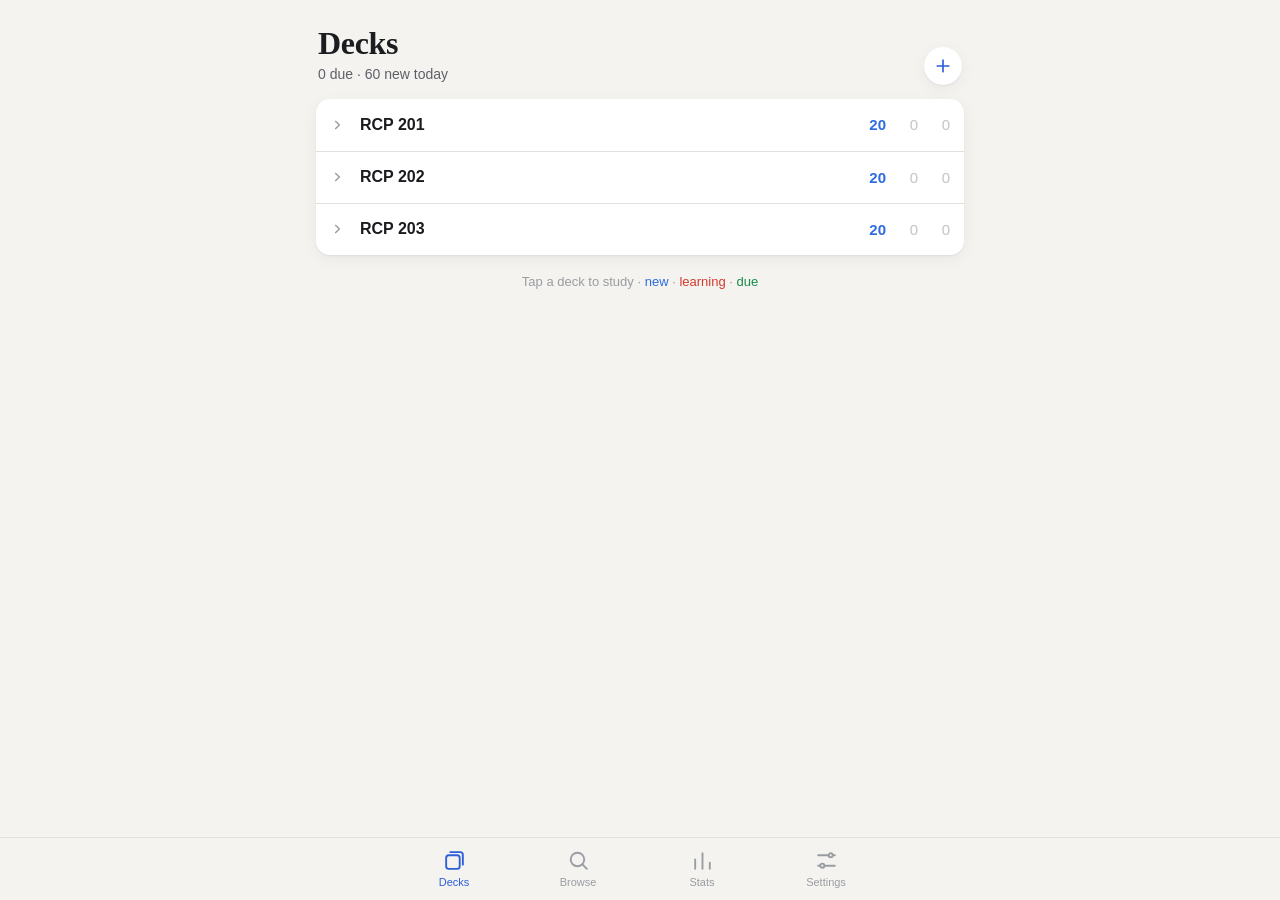
==== index.html @ a303c9dd "Recall: offline Anki-style flashcard PWA SM-2 scheduler, deck tree with Anki-style limits, study/und" ====
<!doctype html>
<html lang="en">
<head>
  <meta charset="utf-8">
  <meta name="viewport" content="width=device-width, initial-scale=1, viewport-fit=cover">
  <title>Recall</title>
  <meta name="description" content="Spaced-repetition flashcards, Anki-style, offline on your phone.">
  <meta name="theme-color" content="#f4f3ef" media="(prefers-color-scheme: light)">
  <meta name="theme-color" content="#16171a" media="(prefers-color-scheme: dark)">
  <meta name="apple-mobile-web-app-capable" content="yes">
  <meta name="mobile-web-app-capable" content="yes">
  <meta name="apple-mobile-web-app-status-bar-style" content="default">
  <meta name="apple-mobile-web-app-title" content="Recall">
  <link rel="manifest" href="manifest.webmanifest">
  <link rel="icon" href="icons/icon.svg" type="image/svg+xml">
  <link rel="apple-touch-icon" href="icons/icon-180.png">
  <link rel="stylesheet" href="styles.css">
</head>
<body>
  <div id="app">
    <main id="view" aria-live="polite"></main>
    <nav id="tabs" aria-label="Sections">
      <button data-tab="decks" aria-label="Decks">
        <svg viewBox="0 0 24 24" aria-hidden="true"><rect x="4" y="7" width="13" height="13" rx="2.5"/><path d="M8 4h9.5A2.5 2.5 0 0 1 20 6.5V16"/></svg>
        <span>Decks</span>
      </button>
      <button data-tab="browse" aria-label="Browse">
        <svg viewBox="0 0 24 24" aria-hidden="true"><circle cx="11" cy="11" r="6.5"/><path d="m16 16 4 4"/></svg>
        <span>Browse</span>
      </button>
      <button data-tab="stats" aria-label="Stats">
        <svg viewBox="0 0 24 24" aria-hidden="true"><path d="M5 20V11M12 20V5M19 20v-6"/></svg>
        <span>Stats</span>
      </button>
      <button data-tab="settings" aria-label="Settings">
        <svg viewBox="0 0 24 24" aria-hidden="true"><path d="M4 7h10M18 7h2M4 17h2M10 17h10"/><circle cx="16" cy="7" r="2"/><circle cx="8" cy="17" r="2"/></svg>
        <span>Settings</span>
      </button>
    </nav>
  </div>
  <div id="sheet-root"></div>
  <div id="toast" role="status"></div>

  <script src="sched.js"></script>
  <script src="col.js"></script>
  <script src="store.js"></script>
  <script src="importer.js"></script>
  <script src="app.js"></script>
</body>
</html>
---- styles.css ----
:root {
  --bg: #f4f3ef;
  --surface: #ffffff;
  --surface-2: #ecebe6;
  --ink: #1b1c1f;
  --ink-2: #5d6068;
  --ink-3: #9a9ca3;
  --line: #e2e0da;
  --accent: #2c5fd9;
  --accent-ink: #ffffff;
  --new: #2c6be0;
  --learn: #d2392f;
  --due: #178a4a;
  --again: #c8372d;
  --hard: #6b6f78;
  --good: #178a4a;
  --easy: #2c6be0;
  --cloze: #2c6be0;
  --shadow: 0 1px 2px rgb(20 20 30 / 6%), 0 4px 16px rgb(20 20 30 / 5%);
  --radius: 14px;
  --serif: ui-serif, "New York", "Iowan Old Style", Georgia, serif;
  --sans: -apple-system, BlinkMacSystemFont, "SF Pro Text", "Segoe UI", Roboto, Helvetica, Arial, sans-serif;
  --safe-t: env(safe-area-inset-top, 0px);
  --safe-b: env(safe-area-inset-bottom, 0px);
  color-scheme: light;
}

@media (prefers-color-scheme: dark) {
  :root:not([data-theme="light"]) {
    --bg: #16171a;
    --surface: #212226;
    --surface-2: #2a2b30;
    --ink: #ececef;
    --ink-2: #a4a6ad;
    --ink-3: #6f727a;
    --line: #313238;
    --accent: #6f98ff;
    --accent-ink: #0d1020;
    --new: #6fa0ff;
    --learn: #ff7a70;
    --due: #4cc98a;
    --again: #ff7a70;
    --hard: #a4a6ad;
    --good: #4cc98a;
    --easy: #6fa0ff;
    --cloze: #8fb3ff;
    --shadow: 0 1px 2px rgb(0 0 0 / 30%);
    color-scheme: dark;
  }
}
:root[data-theme="dark"] {
  --bg: #16171a;
  --surface: #212226;
  --surface-2: #2a2b30;
  --ink: #ececef;
  --ink-2: #a4a6ad;
  --ink-3: #6f727a;
  --line: #313238;
  --accent: #6f98ff;
  --accent-ink: #0d1020;
  --new: #6fa0ff;
  --learn: #ff7a70;
  --due: #4cc98a;
  --again: #ff7a70;
  --hard: #a4a6ad;
  --good: #4cc98a;
  --easy: #6fa0ff;
  --cloze: #8fb3ff;
  --shadow: 0 1px 2px rgb(0 0 0 / 30%);
  color-scheme: dark;
}

* { box-sizing: border-box; }
html, body { margin: 0; height: 100%; }
body {
  background: var(--bg);
  color: var(--ink);
  font: 16px/1.4 var(--sans);
  -webkit-font-smoothing: antialiased;
  -webkit-tap-highlight-color: transparent;
  overscroll-behavior-y: none;
}
button, input, select, textarea { font: inherit; color: inherit; }
button { cursor: pointer; border: 0; background: none; padding: 0; }
button:disabled { opacity: .45; cursor: default; }
:focus-visible { outline: 2px solid var(--accent); outline-offset: 2px; }

#app { min-height: 100%; display: flex; flex-direction: column; }
#view {
  flex: 1;
  width: 100%;
  max-width: 680px;
  margin: 0 auto;
  padding: calc(var(--safe-t) + 8px) 16px calc(var(--safe-b) + 88px);
}

/* ---------- tab bar ---------- */
#tabs {
  position: fixed; inset: auto 0 0 0; z-index: 10;
  display: flex; justify-content: center; gap: 4px;
  padding: 6px 8px calc(var(--safe-b) + 6px);
  background: color-mix(in srgb, var(--bg) 82%, transparent);
  backdrop-filter: saturate(1.6) blur(18px);
  -webkit-backdrop-filter: saturate(1.6) blur(18px);
  border-top: 1px solid var(--line);
}
#tabs button {
  flex: 1; max-width: 120px;
  display: flex; flex-direction: column; align-items: center; gap: 2px;
  padding: 4px 0; font-size: 11px; font-weight: 500; color: var(--ink-3);
}
#tabs svg { width: 25px; height: 25px; fill: none; stroke: currentColor; stroke-width: 1.8; stroke-linecap: round; stroke-linejoin: round; }
#tabs button[aria-current="page"] { color: var(--accent); }
body.studying #tabs { display: none; }
body.studying #view { padding-bottom: 0; }

/* ---------- headers ---------- */
.head { display: flex; align-items: flex-end; justify-content: space-between; gap: 12px; padding: 18px 2px 14px; }
.head h1 { font: 700 32px/1.1 var(--serif); letter-spacing: -.01em; margin: 0; }
.head .sub { color: var(--ink-2); font-size: 14px; margin-top: 4px; }
.icon-btn {
  width: 38px; height: 38px; border-radius: 50%;
  display: inline-grid; place-items: center; color: var(--accent);
  background: var(--surface); box-shadow: var(--shadow);
}
.icon-btn svg { width: 20px; height: 20px; fill: none; stroke: currentColor; stroke-width: 2; stroke-linecap: round; stroke-linejoin: round; }
.bar { display: flex; align-items: center; gap: 8px; padding: 8px 0; }
.bar .grow { flex: 1; }
.back { color: var(--accent); font-weight: 500; display: inline-flex; align-items: center; gap: 2px; padding: 8px 4px; }
.back svg { width: 20px; height: 20px; fill: none; stroke: currentColor; stroke-width: 2.2; }

/* ---------- grouped lists ---------- */
.group { background: var(--surface); border-radius: var(--radius); box-shadow: var(--shadow); overflow: hidden; margin-bottom: 18px; }
.group-title { font-size: 13px; font-weight: 600; letter-spacing: .04em; text-transform: uppercase; color: var(--ink-3); margin: 22px 4px 8px; }
.row {
  display: flex; align-items: center; gap: 10px; width: 100%; text-align: left;
  min-height: 52px; padding: 10px 14px; border-top: 1px solid var(--line);
}
.row:first-child { border-top: 0; }
.row:active { background: var(--surface-2); }
.row .label { flex: 1; min-width: 0; }
.row .label .t { overflow: hidden; text-overflow: ellipsis; display: -webkit-box; -webkit-line-clamp: 2; -webkit-box-orient: vertical; }
.row .label .s { color: var(--ink-3); font-size: 13px; margin-top: 2px; white-space: nowrap; overflow: hidden; text-overflow: ellipsis; }
.row .chev { width: 16px; height: 16px; color: var(--ink-3); fill: none; stroke: currentColor; stroke-width: 2.2; flex: none; }
.row .val { color: var(--ink-2); }

/* deck tree */
.deck { padding-left: calc(14px + var(--depth, 0) * 18px); }
.deck .twisty { width: 26px; height: 26px; margin: -4px 0 -4px -6px; display: grid; place-items: center; color: var(--ink-3); flex: none; }
.deck .twisty svg { width: 14px; height: 14px; fill: none; stroke: currentColor; stroke-width: 2.4; transition: transform .15s; }
.deck .twisty[aria-expanded="true"] svg { transform: rotate(90deg); }
.deck .twisty.none { visibility: hidden; }
.deck.top .t { font-weight: 600; }
.counts { display: flex; gap: 10px; font-variant-numeric: tabular-nums; font-size: 15px; font-weight: 600; flex: none; }
.counts span { min-width: 22px; text-align: right; }
.counts .n { color: var(--new); }
.counts .l { color: var(--learn); }
.counts .r { color: var(--due); }
.counts .z { color: var(--ink-3); font-weight: 400; opacity: .6; }

/* ---------- overview ---------- */
.overview { text-align: center; padding: 8px 0 12px; }
.overview h2 { font: 700 26px/1.2 var(--serif); margin: 6px 0 4px; }
.overview .path { color: var(--ink-3); font-size: 14px; }
.big-counts { display: grid; grid-template-columns: repeat(3, 1fr); gap: 10px; margin: 26px 0; }
.big-counts div { background: var(--surface); border-radius: var(--radius); box-shadow: var(--shadow); padding: 16px 8px 14px; }
.big-counts b { display: block; font-size: 34px; line-height: 1; font-variant-numeric: tabular-nums; }
.big-counts small { display: block; margin-top: 6px; color: var(--ink-2); font-size: 13px; }
.big-counts .n b { color: var(--new); } .big-counts .l b { color: var(--learn); } .big-counts .r b { color: var(--due); }
.btn {
  display: flex; align-items: center; justify-content: center; gap: 8px; width: 100%;
  min-height: 52px; border-radius: var(--radius); font-weight: 600; font-size: 17px;
  background: var(--accent); color: var(--accent-ink);
}
.btn.secondary { background: var(--surface); color: var(--accent); box-shadow: var(--shadow); }
.btn.danger { background: var(--surface); color: var(--again); box-shadow: var(--shadow); }
.btn + .btn { margin-top: 10px; }
.done { padding: 30px 10px; color: var(--ink-2); }
.done .mark { font: 700 22px/1.3 var(--serif); color: var(--ink); margin-bottom: 6px; }
.muted { color: var(--ink-2); }
.small { font-size: 13px; color: var(--ink-3); }
.center { text-align: center; }

/* ---------- study ---------- */
.study { display: flex; flex-direction: column; height: 100dvh; margin: calc(-8px - var(--safe-t)) -16px 0; }
.study-top {
  display: flex; align-items: center; gap: 6px; flex: none;
  padding: calc(var(--safe-t) + 6px) 10px 6px;
}
.study-top .counts { flex: 1; justify-content: center; font-size: 16px; }
.study-top .counts span { min-width: 0; padding-bottom: 2px; border-bottom: 2px solid transparent; }
.study-top .counts .cur { border-bottom-color: currentColor; }
.tbtn { width: 42px; height: 42px; display: grid; place-items: center; border-radius: 50%; color: var(--ink-2); flex: none; }
.tbtn:active { background: var(--surface-2); }
.tbtn svg { width: 22px; height: 22px; fill: none; stroke: currentColor; stroke-width: 2; stroke-linecap: round; stroke-linejoin: round; }
.progress { height: 3px; background: var(--line); flex: none; }
.progress i { display: block; height: 100%; background: var(--accent); transition: width .25s; }
.stage { flex: 1; overflow-y: auto; -webkit-overflow-scrolling: touch; padding: 22px 18px 28px; }
.deckname { text-align: center; color: var(--ink-3); font-size: 12px; letter-spacing: .03em; margin-bottom: 14px; }
.card {
  font-size: var(--card-size, 21px); line-height: 1.5; text-align: center;
  max-width: 620px; margin: 0 auto; overflow-wrap: anywhere;
}
.card hr#answer, .card hr { border: 0; border-top: 1px solid var(--line); margin: 22px 0; }
.card img { max-width: 100%; height: auto; }
.card table { border-collapse: collapse; margin: 10px auto; font-size: .85em; }
.card td, .card th { border: 1px solid var(--line); padding: 4px 8px; }
.card ul, .card ol { text-align: left; display: inline-block; margin: 6px 0; }
.card .cloze { font-weight: 700; color: var(--cloze); }
.card details.hint summary { color: var(--accent); cursor: pointer; }
.answers {
  flex: none; padding: 10px 12px calc(var(--safe-b) + 12px);
  background: var(--bg); border-top: 1px solid var(--line);
}
.answers .grid { display: grid; grid-template-columns: repeat(4, 1fr); gap: 8px; }
.ans {
  display: flex; flex-direction: column; align-items: center; justify-content: center; gap: 1px;
  min-height: 60px; border-radius: 12px; background: var(--surface); box-shadow: var(--shadow);
  font-weight: 600; font-size: 16px;
}
.ans small { font-size: 12px; font-weight: 500; color: var(--ink-3); font-variant-numeric: tabular-nums; }
.ans.b1 { color: var(--again); } .ans.b2 { color: var(--hard); } .ans.b3 { color: var(--good); } .ans.b4 { color: var(--easy); }
.ans:active { transform: scale(.97); }
.reveal { min-height: 60px; }
.wait { text-align: center; padding: 60px 20px; }
.wait b { display: block; font: 700 40px/1 var(--serif); margin: 14px 0; font-variant-numeric: tabular-nums; }
.flash { animation: flash .35s ease-out; }
@keyframes flash { from { opacity: .35; transform: translateY(6px); } to { opacity: 1; transform: none; } }

/* ---------- browse ---------- */
.search {
  position: sticky; top: 0; z-index: 5; padding: 8px 0 10px;
  background: var(--bg);
}
.search input {
  width: 100%; height: 42px; padding: 0 14px 0 38px; border-radius: 12px;
  border: 1px solid var(--line); background: var(--surface) url("data:image/svg+xml,%3Csvg xmlns='http://www.w3.org/2000/svg' viewBox='0 0 24 24' fill='none' stroke='%239a9ca3' stroke-width='2.2' stroke-linecap='round'%3E%3Ccircle cx='11' cy='11' r='6.5'/%3E%3Cpath d='m16 16 4 4'/%3E%3C/svg%3E") 12px 50%/18px no-repeat;
  font-size: 16px;
}
.chips { display: flex; gap: 6px; overflow-x: auto; padding: 8px 0 0; scrollbar-width: none; }
.chips button { flex: none; padding: 6px 12px; border-radius: 99px; background: var(--surface); box-shadow: var(--shadow); font-size: 13px; color: var(--ink-2); }
.chips button[aria-pressed="true"] { background: var(--accent); color: var(--accent-ink); }
.pill { display: inline-block; font-size: 11px; font-weight: 600; padding: 1px 7px; border-radius: 99px; background: var(--surface-2); color: var(--ink-2); margin-right: 4px; }
.pill.n { color: var(--new); } .pill.l { color: var(--learn); } .pill.r { color: var(--due); } .pill.s { color: var(--hard); }

/* ---------- stats ---------- */
.tiles { display: grid; grid-template-columns: repeat(2, 1fr); gap: 10px; }
.tile { background: var(--surface); border-radius: var(--radius); box-shadow: var(--shadow); padding: 14px; }
.tile b { display: block; font: 700 28px/1.1 var(--serif); font-variant-numeric: tabular-nums; }
.tile small { color: var(--ink-2); font-size: 13px; }
.chart { background: var(--surface); border-radius: var(--radius); box-shadow: var(--shadow); padding: 14px 14px 10px; }
.bars { display: flex; align-items: flex-end; gap: 3px; height: 120px; }
.bars div { flex: 1; background: var(--due); border-radius: 3px 3px 0 0; min-height: 1px; opacity: .85; }
.bars div.zero { background: var(--line); }
.axis { display: flex; justify-content: space-between; color: var(--ink-3); font-size: 11px; margin-top: 6px; }
.stack { display: flex; height: 12px; border-radius: 99px; overflow: hidden; background: var(--line); margin: 6px 0 12px; }
.legend { display: grid; grid-template-columns: 1fr 1fr; gap: 6px 14px; font-size: 14px; }
.legend span { display: flex; align-items: center; gap: 8px; }
.legend i { width: 10px; height: 10px; border-radius: 3px; flex: none; }
.legend em { margin-left: auto; font-style: normal; color: var(--ink-2); font-variant-numeric: tabular-nums; }

/* ---------- forms / settings ---------- */
.field { display: flex; align-items: center; gap: 12px; padding: 10px 14px; min-height: 52px; border-top: 1px solid var(--line); }
.field:first-child { border-top: 0; }
.field label { flex: 1; }
.field label small { display: block; color: var(--ink-3); font-size: 12px; }
.field input[type="number"], .field input[type="text"], .field select {
  width: 110px; height: 36px; padding: 0 10px; text-align: right; border-radius: 9px;
  border: 1px solid var(--line); background: var(--surface-2); font-size: 16px;
}
.field select { text-align-last: right; }
.seg { display: inline-flex; background: var(--surface-2); border-radius: 9px; padding: 2px; }
.seg button { padding: 6px 10px; border-radius: 7px; font-size: 14px; color: var(--ink-2); }
.seg button[aria-pressed="true"] { background: var(--surface); color: var(--ink); box-shadow: var(--shadow); }

/* ---------- sheet (modal) ---------- */
.scrim { position: fixed; inset: 0; z-index: 50; background: rgb(0 0 0 / 35%); display: flex; align-items: flex-end; justify-content: center; animation: fade .15s; }
.sheet {
  width: 100%; max-width: 680px; max-height: 92dvh; overflow-y: auto;
  background: var(--bg); border-radius: 18px 18px 0 0;
  padding: 8px 16px calc(var(--safe-b) + 16px);
  animation: up .22s cubic-bezier(.2, .8, .2, 1);
}
.sheet .grab { width: 38px; height: 5px; border-radius: 3px; background: var(--line); margin: 2px auto 10px; }
.sheet h3 { font: 700 20px/1.2 var(--serif); margin: 4px 0 14px; }
.sheet .actions .row { justify-content: center; font-weight: 500; color: var(--accent); }
.sheet .actions .row.danger { color: var(--again); }
.editor-label { font-size: 13px; font-weight: 600; color: var(--ink-3); margin: 14px 2px 6px; text-transform: uppercase; letter-spacing: .04em; }
.editable {
  min-height: 84px; padding: 12px 14px; border-radius: 12px; background: var(--surface);
  border: 1px solid var(--line); font-size: 17px; line-height: 1.45; outline: none; overflow-wrap: anywhere;
}
.editable:focus { border-color: var(--accent); }
.text-input { width: 100%; height: 44px; padding: 0 12px; border-radius: 12px; border: 1px solid var(--line); background: var(--surface); font-size: 16px; }
@keyframes up { from { transform: translateY(40px); opacity: .6; } }
@keyframes fade { from { opacity: 0; } }

#toast {
  position: fixed; left: 50%; bottom: calc(var(--safe-b) + 96px); z-index: 60;
  transform: translate(-50%, 20px); opacity: 0; pointer-events: none;
  background: var(--ink); color: var(--bg); padding: 10px 16px; border-radius: 12px;
  font-size: 14px; max-width: calc(100% - 32px); transition: .2s;
}
#toast.show { opacity: 1; transform: translate(-50%, 0); }

@media (min-width: 700px) {
  .card { --card-size: 23px; }
}
@media (prefers-reduced-motion: reduce) {
  *, *::before, *::after { animation: none !important; transition: none !important; }
}
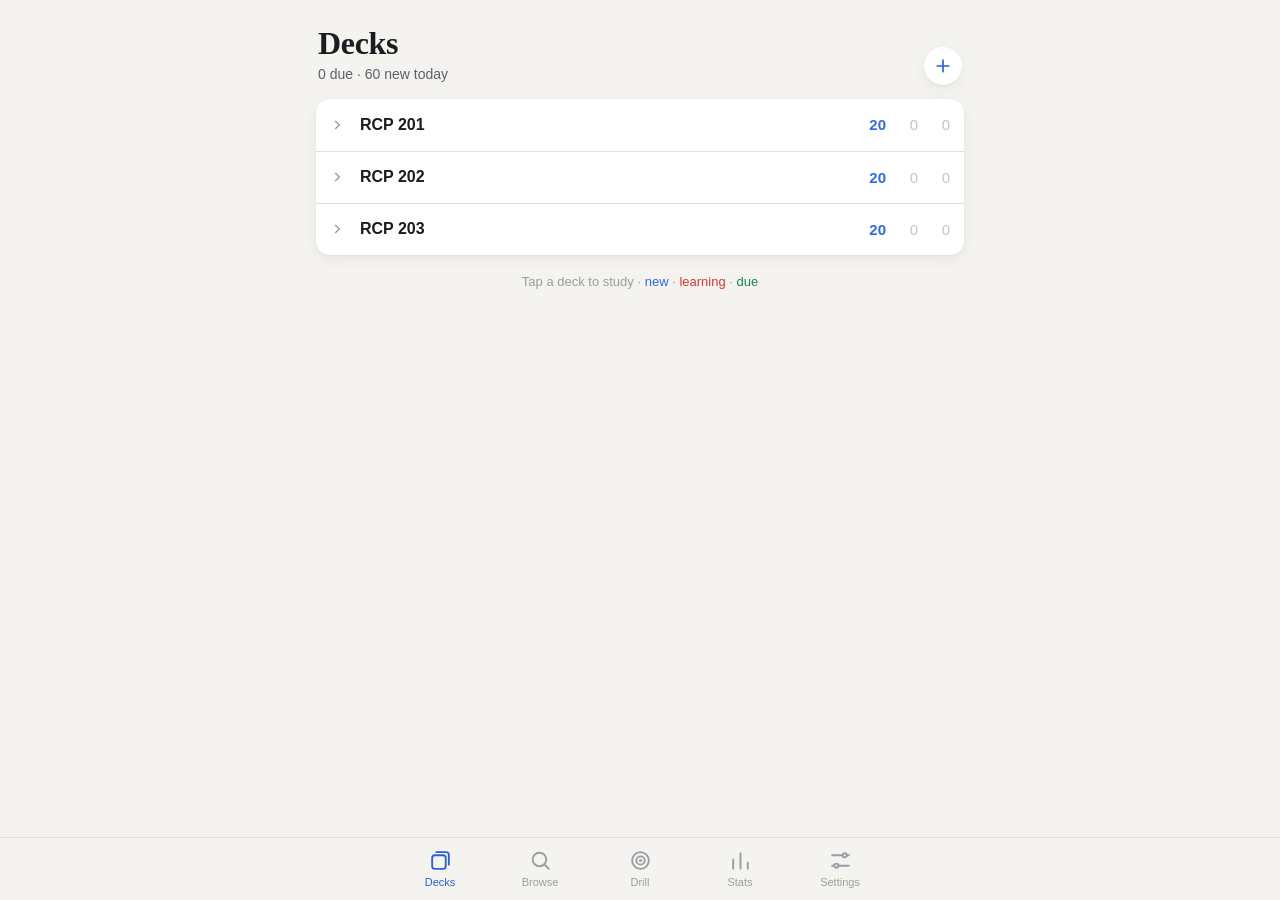
==== commit 85145538: "Add Drill tab: RCP 202 and 203 midterm multiple-choice banks 508 + 644 questions copied verbatim fro" ====
--- a/index.html
+++ b/index.html
@@ -28,6 +28,10 @@
         <svg viewBox="0 0 24 24" aria-hidden="true"><circle cx="11" cy="11" r="6.5"/><path d="m16 16 4 4"/></svg>
         <span>Browse</span>
       </button>
+      <button data-tab="drill" aria-label="Drill">
+        <svg viewBox="0 0 24 24" aria-hidden="true"><circle cx="12" cy="12" r="8"/><circle cx="12" cy="12" r="4"/><circle cx="12" cy="12" r=".6"/></svg>
+        <span>Drill</span>
+      </button>
       <button data-tab="stats" aria-label="Stats">
         <svg viewBox="0 0 24 24" aria-hidden="true"><path d="M5 20V11M12 20V5M19 20v-6"/></svg>
         <span>Stats</span>
--- a/styles.css
+++ b/styles.css
@@ -303,6 +303,64 @@
 }
 #toast.show { opacity: 1; transform: translate(-50%, 0); }
 
+/* ---------- drill ---------- */
+#tabs button { max-width: 96px; }
+.drill-row .t { font-weight: 600; }
+.drill-row.mix { background: var(--ink); color: var(--bg); }
+.drill-row.mix .s, .drill-row.mix .chev { color: color-mix(in srgb, var(--bg) 70%, transparent); }
+.drill-row.sub { padding-left: 30px; }
+.drill-row.sub .t { font-weight: 500; font-size: 15px; }
+.drill-row .s { white-space: normal; display: -webkit-box; -webkit-line-clamp: 2; -webkit-box-orient: vertical; }
+.meta { display: flex; gap: 6px; flex-wrap: wrap; margin-top: 6px; }
+.meta .pill { margin: 0; }
+.pill.best { color: var(--due); } .pill.miss { color: var(--learn); }
+.miss-btn { width: 100%; justify-content: center; color: var(--learn); }
+.quiz-top { flex-direction: column; align-items: stretch; gap: 6px; }
+.quiz-top .row1 { display: flex; align-items: center; gap: 6px; }
+.quiz-top .qcount { flex: 1; text-align: center; font-size: 14px; font-weight: 600; color: var(--ink-2); font-variant-numeric: tabular-nums; }
+.track { height: 5px; border-radius: 3px; background: var(--line); display: flex; overflow: hidden; margin: 0 6px 4px; }
+.track i { display: block; height: 100%; transition: width .25s; }
+.track .g { background: var(--good); } .track .r { background: var(--again); }
+.qtag { font-size: 12px; color: var(--ink-3); letter-spacing: .02em; margin: 0 0 10px; }
+.stem { font-size: 19px; line-height: 1.45; margin: 0 0 18px; font-weight: 500; }
+.opts { display: grid; gap: 10px; }
+.opt {
+  display: grid; grid-template-columns: 30px 1fr; gap: 10px; align-items: start; text-align: left;
+  padding: 12px 14px; border-radius: 12px; background: var(--surface); box-shadow: var(--shadow);
+  border: 1.5px solid transparent; font-size: 16px; line-height: 1.4;
+}
+.opt .k { width: 26px; height: 26px; border-radius: 7px; display: grid; place-items: center; font-size: 13px; font-weight: 700; background: var(--surface-2); color: var(--ink-2); }
+.opt .t { padding-top: 2px; }
+.opt.correct { border-color: var(--good); background: color-mix(in srgb, var(--good) 12%, var(--surface)); }
+.opt.correct .k { background: var(--good); color: var(--surface); }
+.opt.wrong { border-color: var(--again); background: color-mix(in srgb, var(--again) 12%, var(--surface)); }
+.opt.wrong .k { background: var(--again); color: var(--surface); }
+.opt.dim { opacity: .5; }
+.opt:disabled { opacity: 1; cursor: default; }
+.opt.dim:disabled { opacity: .5; }
+.fb { margin-top: 14px; padding: 12px 14px; border-radius: 12px; border-left: 4px solid var(--good); background: color-mix(in srgb, var(--good) 10%, var(--surface)); font-size: 15px; line-height: 1.45; }
+.fb.bad { border-left-color: var(--again); background: color-mix(in srgb, var(--again) 10%, var(--surface)); }
+.fb .verdict { font-weight: 700; margin: 0 0 4px; color: var(--good); }
+.fb.bad .verdict { color: var(--again); }
+.fb p { margin: 0; }
+.fb .src { margin-top: 6px; font-size: 12px; color: var(--ink-3); }
+.score { text-align: center; padding: 22px 12px 8px; }
+.score b { display: block; font: 700 64px/1 var(--serif); font-variant-numeric: tabular-nums; }
+.band { display: inline-block; margin-top: 10px; padding: 4px 12px; border-radius: 99px; font-size: 13px; font-weight: 600; }
+.band.ok { color: var(--good); background: color-mix(in srgb, var(--good) 14%, transparent); }
+.band.warn { color: #b7791f; background: color-mix(in srgb, #b7791f 14%, transparent); }
+.band.bad { color: var(--again); background: color-mix(in srgb, var(--again) 14%, transparent); }
+.trow { display: grid; grid-template-columns: minmax(0, 1fr) 70px 44px; gap: 10px; align-items: center; font-size: 14px; }
+.trow .bar { height: 6px; border-radius: 3px; background: var(--line); overflow: hidden; }
+.trow .bar i { display: block; height: 100%; background: var(--accent); }
+.trow .pct { text-align: right; color: var(--ink-2); font-variant-numeric: tabular-nums; font-size: 13px; }
+.mi { padding: 12px 14px; border-top: 1px solid var(--line); font-size: 15px; line-height: 1.4; }
+.mi:first-child { border-top: 0; }
+.mi .q { font-weight: 600; margin: 0 0 6px; }
+.mi .a { margin: 2px 0; }
+.mi .you { color: var(--again); } .mi .right { color: var(--good); }
+.mi .x { margin: 6px 0 0; color: var(--ink-2); font-size: 14px; }
+
 @media (min-width: 700px) {
   .card { --card-size: 23px; }
 }
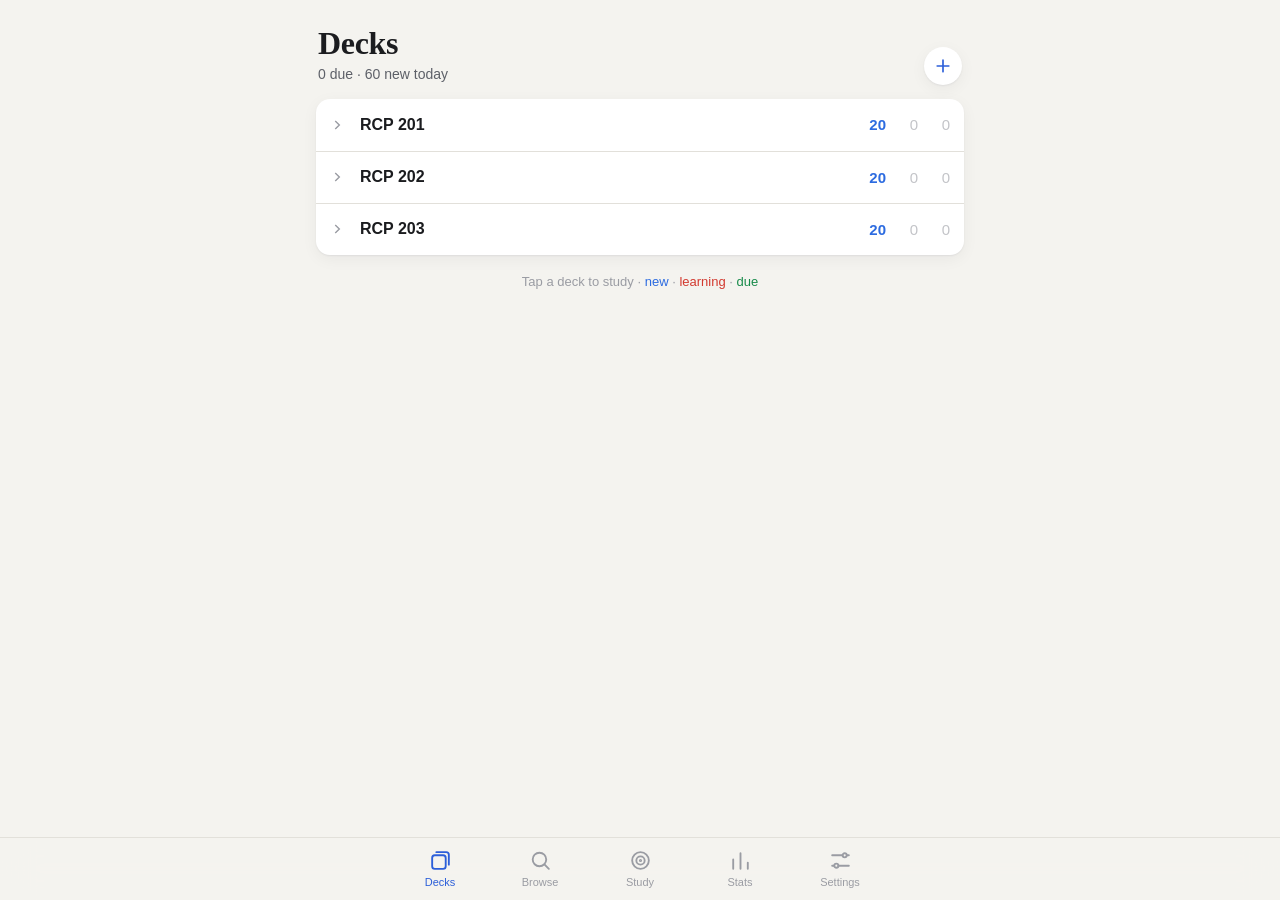
==== commit 1292c70b: "Add Tier 3 study guides (study-guide scope) to a Study tab RCP 202 and 203 Tier 3 StudyGuideOnly pag" ====
--- a/index.html
+++ b/index.html
@@ -28,9 +28,9 @@
         <svg viewBox="0 0 24 24" aria-hidden="true"><circle cx="11" cy="11" r="6.5"/><path d="m16 16 4 4"/></svg>
         <span>Browse</span>
       </button>
-      <button data-tab="drill" aria-label="Drill">
+      <button data-tab="drill" aria-label="Study">
         <svg viewBox="0 0 24 24" aria-hidden="true"><circle cx="12" cy="12" r="8"/><circle cx="12" cy="12" r="4"/><circle cx="12" cy="12" r=".6"/></svg>
-        <span>Drill</span>
+        <span>Study</span>
       </button>
       <button data-tab="stats" aria-label="Stats">
         <svg viewBox="0 0 24 24" aria-hidden="true"><path d="M5 20V11M12 20V5M19 20v-6"/></svg>
--- a/styles.css
+++ b/styles.css
@@ -303,7 +303,8 @@
 }
 #toast.show { opacity: 1; transform: translate(-50%, 0); }
 
-/* ---------- drill ---------- */
+/* ---------- drill & guides ---------- */
+.guide-frame { flex: 1; width: 100%; border: 0; display: block; background: var(--bg); }
 #tabs button { max-width: 96px; }
 .drill-row .t { font-weight: 600; }
 .drill-row.mix { background: var(--ink); color: var(--bg); }
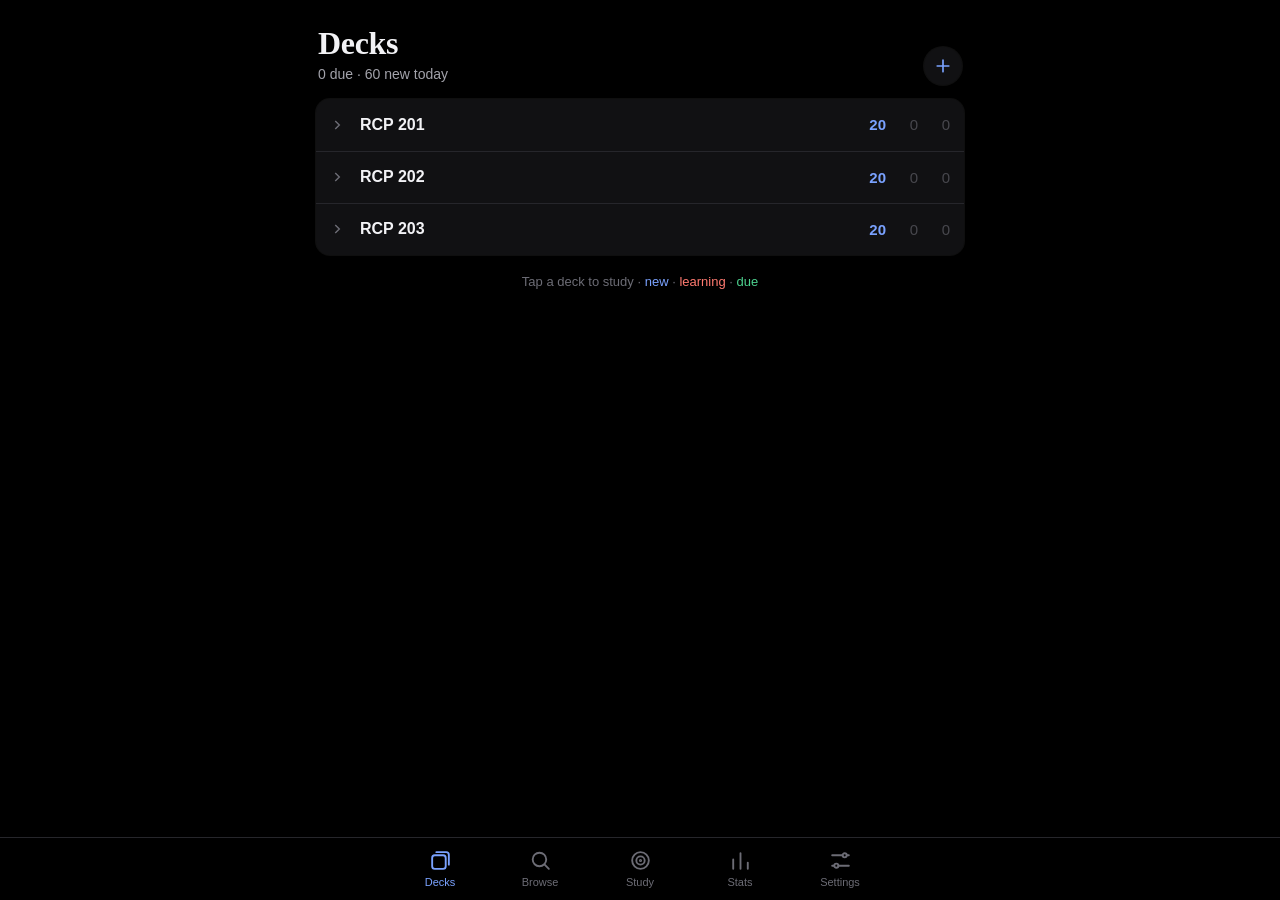
==== commit 7d6cc846: "Sleek black theme: true-black background, dark by default Co-Authored-By: Claude Opus 5.5 <noreply@a" ====
--- a/index.html
+++ b/index.html
@@ -5,11 +5,10 @@
   <meta name="viewport" content="width=device-width, initial-scale=1, viewport-fit=cover">
   <title>Recall</title>
   <meta name="description" content="Spaced-repetition flashcards, Anki-style, offline on your phone.">
-  <meta name="theme-color" content="#f4f3ef" media="(prefers-color-scheme: light)">
-  <meta name="theme-color" content="#16171a" media="(prefers-color-scheme: dark)">
+  <meta name="theme-color" content="#000000">
   <meta name="apple-mobile-web-app-capable" content="yes">
   <meta name="mobile-web-app-capable" content="yes">
-  <meta name="apple-mobile-web-app-status-bar-style" content="default">
+  <meta name="apple-mobile-web-app-status-bar-style" content="black-translucent">
   <meta name="apple-mobile-web-app-title" content="Recall">
   <link rel="manifest" href="manifest.webmanifest">
   <link rel="icon" href="icons/icon.svg" type="image/svg+xml">
--- a/styles.css
+++ b/styles.css
@@ -27,46 +27,46 @@
 
 @media (prefers-color-scheme: dark) {
   :root:not([data-theme="light"]) {
-    --bg: #16171a;
-    --surface: #212226;
-    --surface-2: #2a2b30;
-    --ink: #ececef;
-    --ink-2: #a4a6ad;
-    --ink-3: #6f727a;
-    --line: #313238;
-    --accent: #6f98ff;
-    --accent-ink: #0d1020;
-    --new: #6fa0ff;
+    --bg: #000000;
+    --surface: #111113;
+    --surface-2: #1c1c1f;
+    --ink: #f2f2f5;
+    --ink-2: #a3a3ab;
+    --ink-3: #6c6c75;
+    --line: #26262b;
+    --accent: #7aa2ff;
+    --accent-ink: #050814;
+    --new: #7aa2ff;
     --learn: #ff7a70;
-    --due: #4cc98a;
+    --due: #4cd08e;
     --again: #ff7a70;
-    --hard: #a4a6ad;
-    --good: #4cc98a;
-    --easy: #6fa0ff;
-    --cloze: #8fb3ff;
-    --shadow: 0 1px 2px rgb(0 0 0 / 30%);
+    --hard: #a3a3ab;
+    --good: #4cd08e;
+    --easy: #7aa2ff;
+    --cloze: #9ab8ff;
+    --shadow: 0 0 0 1px rgb(255 255 255 / 6%);
     color-scheme: dark;
   }
 }
 :root[data-theme="dark"] {
-  --bg: #16171a;
-  --surface: #212226;
-  --surface-2: #2a2b30;
-  --ink: #ececef;
-  --ink-2: #a4a6ad;
-  --ink-3: #6f727a;
-  --line: #313238;
-  --accent: #6f98ff;
-  --accent-ink: #0d1020;
-  --new: #6fa0ff;
+  --bg: #000000;
+  --surface: #111113;
+  --surface-2: #1c1c1f;
+  --ink: #f2f2f5;
+  --ink-2: #a3a3ab;
+  --ink-3: #6c6c75;
+  --line: #26262b;
+  --accent: #7aa2ff;
+  --accent-ink: #050814;
+  --new: #7aa2ff;
   --learn: #ff7a70;
-  --due: #4cc98a;
+  --due: #4cd08e;
   --again: #ff7a70;
-  --hard: #a4a6ad;
-  --good: #4cc98a;
-  --easy: #6fa0ff;
-  --cloze: #8fb3ff;
-  --shadow: 0 1px 2px rgb(0 0 0 / 30%);
+  --hard: #a3a3ab;
+  --good: #4cd08e;
+  --easy: #7aa2ff;
+  --cloze: #9ab8ff;
+  --shadow: 0 0 0 1px rgb(255 255 255 / 6%);
   color-scheme: dark;
 }
 
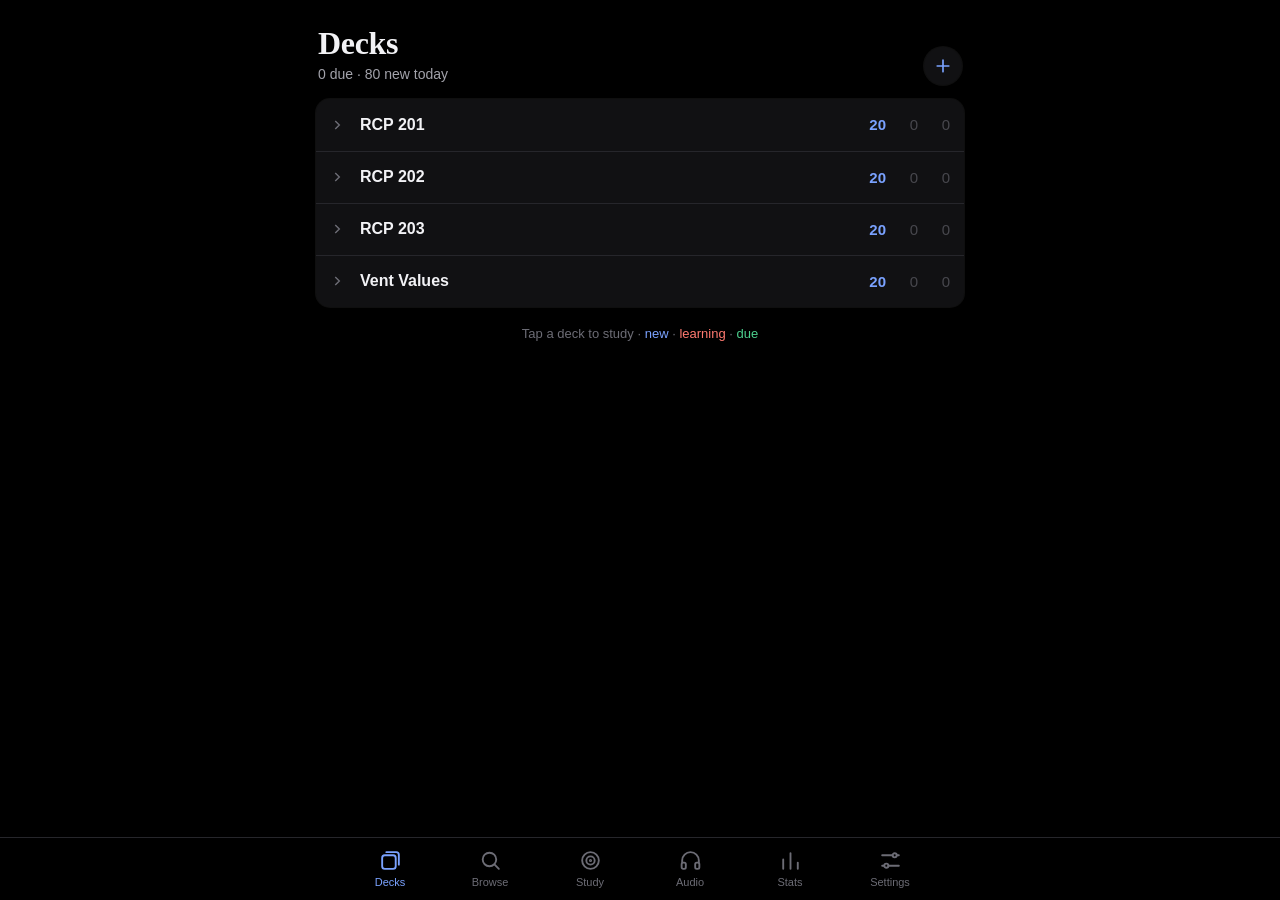
==== commit f9377778: "Add Audio tab: lecture player with 15 s skip, chapters, speed, resume, offline copy First recording:" ====
--- a/index.html
+++ b/index.html
@@ -31,6 +31,10 @@
         <svg viewBox="0 0 24 24" aria-hidden="true"><circle cx="12" cy="12" r="8"/><circle cx="12" cy="12" r="4"/><circle cx="12" cy="12" r=".6"/></svg>
         <span>Study</span>
       </button>
+      <button data-tab="audio" aria-label="Audio">
+        <svg viewBox="0 0 24 24" aria-hidden="true"><path d="M4 14v-2a8 8 0 0 1 16 0v2"/><rect x="3.5" y="14" width="4" height="6" rx="1.5"/><rect x="16.5" y="14" width="4" height="6" rx="1.5"/></svg>
+        <span>Audio</span>
+      </button>
       <button data-tab="stats" aria-label="Stats">
         <svg viewBox="0 0 24 24" aria-hidden="true"><path d="M5 20V11M12 20V5M19 20v-6"/></svg>
         <span>Stats</span>
@@ -48,6 +52,7 @@
   <script src="col.js"></script>
   <script src="store.js"></script>
   <script src="importer.js"></script>
+  <script src="audiolib.js"></script>
   <script src="app.js"></script>
 </body>
 </html>
--- a/styles.css
+++ b/styles.css
@@ -207,6 +207,8 @@
 .card td, .card th { border: 1px solid var(--line); padding: 4px 8px; }
 .card ul, .card ol { text-align: left; display: inline-block; margin: 6px 0; }
 .card .cloze { font-weight: 700; color: var(--cloze); }
+.card .course-note { margin: 18px auto 0; max-width: 520px; padding: 10px 12px; border-radius: 10px; border-left: 3px solid var(--learn); background: var(--surface); font-size: .72em; line-height: 1.45; text-align: left; color: var(--ink-2); }
+.card .course-note b { color: var(--learn); }
 .card details.hint summary { color: var(--accent); cursor: pointer; }
 .answers {
   flex: none; padding: 10px 12px calc(var(--safe-b) + 12px);
@@ -304,6 +306,11 @@
 #toast.show { opacity: 1; transform: translate(-50%, 0); }
 
 /* ---------- drill & guides ---------- */
+.q-nav { display: flex; gap: 8px; align-items: center; }
+.q-nav .btn { flex: 1; }
+.q-nav .btn + .btn { margin-top: 0; }
+.q-nav .q-back { flex: 0 0 auto; width: auto; padding: 0 18px; }
+.q-nav .q-hint { flex: 1; margin: 10px 0; }
 .guide-frame { flex: 1; width: 100%; border: 0; display: block; background: var(--bg); }
 #tabs button { max-width: 96px; }
 .drill-row .t { font-weight: 600; }
@@ -368,3 +375,22 @@
 @media (prefers-reduced-motion: reduce) {
   *, *::before, *::after { animation: none !important; transition: none !important; }
 }
+
+/* ---------- audio ---------- */
+.a-title { font: 700 24px/1.15 var(--serif); letter-spacing: -.01em; margin: 2px 0 0; }
+.a-now { color: var(--accent); font-weight: 600; font-size: 15px; min-height: 22px; margin: 6px 2px 14px; }
+.a-bar { width: 100%; accent-color: var(--accent); margin: 0; height: 28px; }
+.a-times { display: flex; justify-content: space-between; color: var(--ink-3); font-size: 13px; font-variant-numeric: tabular-nums; margin: 0 2px; }
+.a-ctl { display: flex; align-items: center; justify-content: center; gap: 26px; margin: 22px 0 18px; }
+.a-skip { position: relative; width: 64px; height: 64px; display: grid; place-items: center; color: var(--ink); border-radius: 50%; }
+.a-skip:active { background: var(--surface-2); }
+.a-skip svg { width: 52px; height: 52px; fill: none; stroke: currentColor; stroke-width: 1.7; stroke-linecap: round; stroke-linejoin: round; }
+.a-skip b { position: absolute; inset: 0; display: grid; place-items: center; font-size: 14px; font-weight: 700; padding-top: 4px; font-variant-numeric: tabular-nums; }
+.a-play { width: 84px; height: 84px; border-radius: 50%; background: var(--accent); color: var(--accent-ink); display: grid; place-items: center; box-shadow: var(--shadow); }
+.a-play:active { transform: scale(.96); }
+.a-play svg { width: 40px; height: 40px; }
+.a-play svg .fill { fill: currentColor; stroke: none; }
+.a-speeds { justify-content: center; padding: 4px 0 16px; }
+.a-ts { width: 52px; flex: none; color: var(--ink-3); font-size: 13px; font-variant-numeric: tabular-nums; }
+#a-ch .row[aria-current="true"] { background: var(--surface-2); }
+#a-ch .row[aria-current="true"] .t { color: var(--accent); }
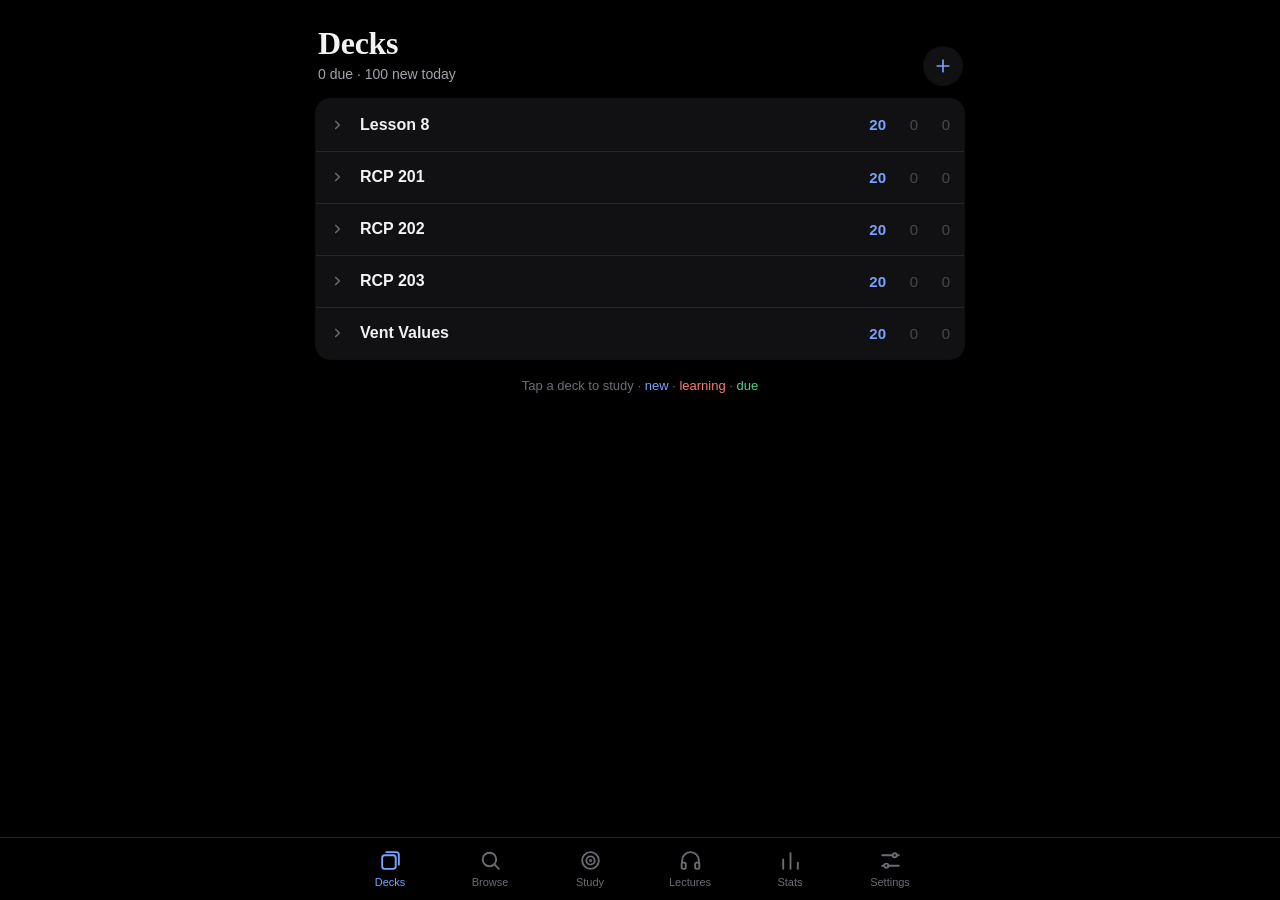
==== commit cf949124: "Add animated RCP 202 video lectures with captions and offline playback" ====
--- a/index.html
+++ b/index.html
@@ -31,9 +31,9 @@
         <svg viewBox="0 0 24 24" aria-hidden="true"><circle cx="12" cy="12" r="8"/><circle cx="12" cy="12" r="4"/><circle cx="12" cy="12" r=".6"/></svg>
         <span>Study</span>
       </button>
-      <button data-tab="audio" aria-label="Audio">
+      <button data-tab="audio" aria-label="Lectures">
         <svg viewBox="0 0 24 24" aria-hidden="true"><path d="M4 14v-2a8 8 0 0 1 16 0v2"/><rect x="3.5" y="14" width="4" height="6" rx="1.5"/><rect x="16.5" y="14" width="4" height="6" rx="1.5"/></svg>
-        <span>Audio</span>
+        <span>Lectures</span>
       </button>
       <button data-tab="stats" aria-label="Stats">
         <svg viewBox="0 0 24 24" aria-hidden="true"><path d="M5 20V11M12 20V5M19 20v-6"/></svg>
@@ -53,6 +53,7 @@
   <script src="store.js"></script>
   <script src="importer.js"></script>
   <script src="audiolib.js"></script>
+  <script src="videolib.js"></script>
   <script src="app.js"></script>
 </body>
 </html>
--- a/styles.css
+++ b/styles.css
@@ -93,6 +93,21 @@
   margin: 0 auto;
   padding: calc(var(--safe-t) + 8px) 16px calc(var(--safe-b) + 88px);
 }
+
+/* ---------- lecture videos ---------- */
+.lecture-switch { display:flex; gap:12px; margin:0 0 22px; }
+.lecture-switch a { padding:10px 18px; border-radius:10px; background:var(--surface-2); color:var(--ink-2); text-decoration:none; }
+.lecture-switch a[aria-current="page"] { color:var(--accent); font-weight:700; }
+.lecture-video { display:block; width:100%; aspect-ratio:16/9; background:#000; border-radius:12px; }
+.video-row { color:inherit; text-decoration:none; }
+.video-controls,.video-actions { display:flex; align-items:center; justify-content:space-between; flex-wrap:wrap; gap:12px; margin:16px 0; }
+.video-controls .btn { width:auto; flex:1; padding:12px 8px; }
+.video-controls label { white-space:nowrap; }
+.video-controls select { padding:10px; background:var(--surface-2); color:var(--ink); border:1px solid var(--line); border-radius:8px; }
+.video-note { color:var(--ink-3); }
+.video-chapter { width:100%; text-align:left; gap:14px; }
+.video-chapter[aria-current] { color:var(--accent); background:var(--surface-2); }
+.video-chapter .val { min-width:48px; font-variant-numeric:tabular-nums; }
 
 /* ---------- tab bar ---------- */
 #tabs {
